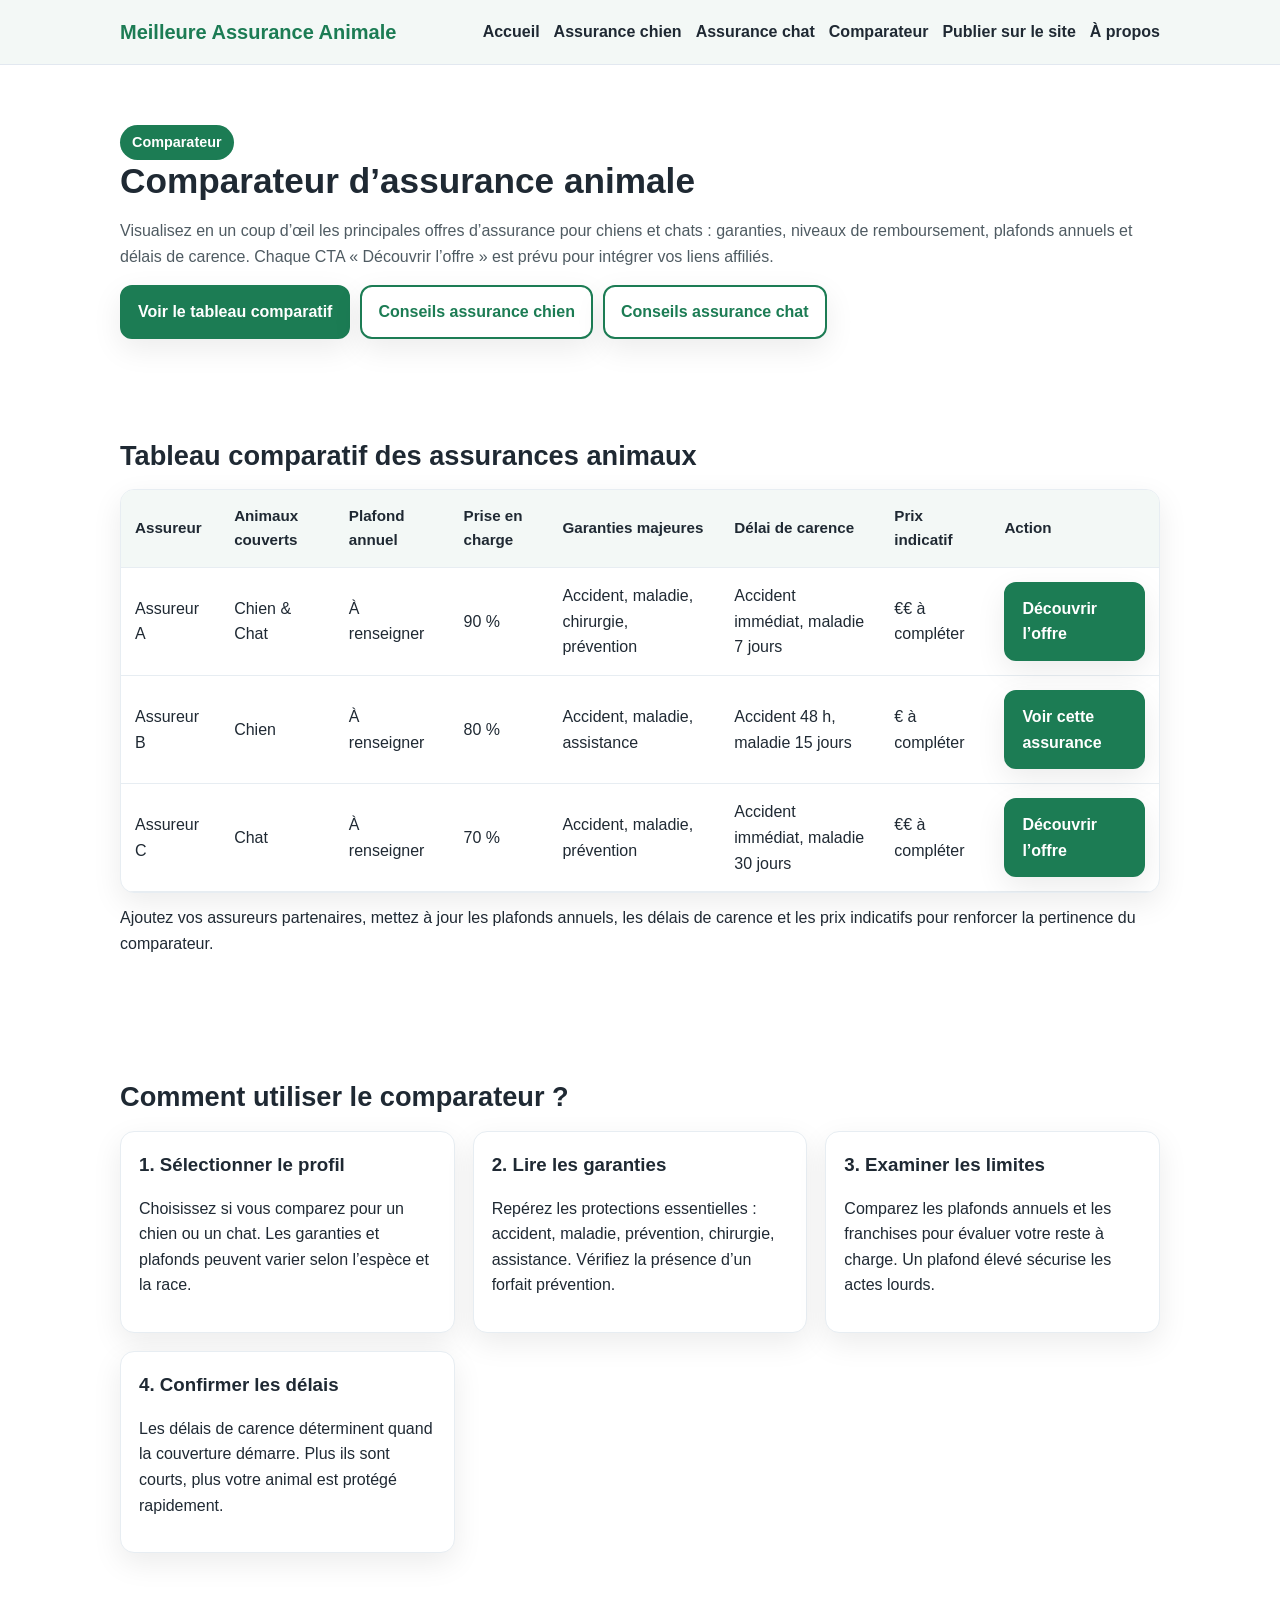
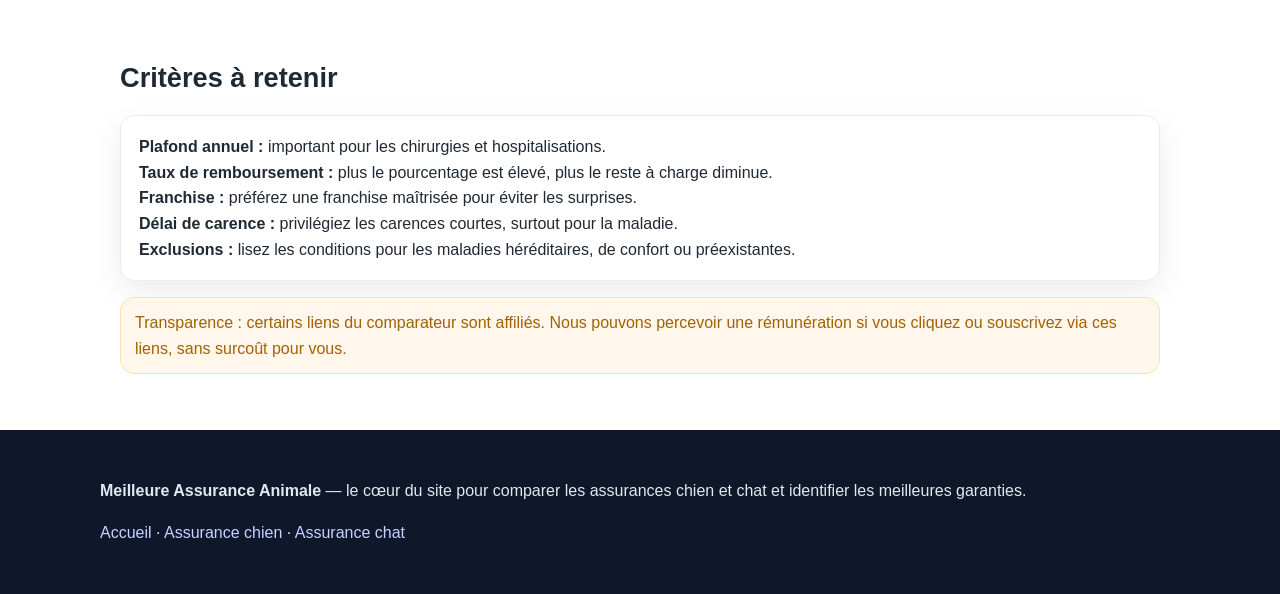
==== comparateur.html @ 949f6164 "Add French insurance comparator site content" ====
<!DOCTYPE html>
<html lang="fr">
<head>
  <meta charset="UTF-8">
  <meta name="viewport" content="width=device-width, initial-scale=1.0">
  <title>Comparateur d’assurance animale | Meilleure Assurance Animale</title>
  <meta name="description" content="Comparez les assurances chien et chat : plafonds annuels, pourcentage de remboursement, garanties accident/maladie, délais de carence et prix indicatifs.">
  <link rel="stylesheet" href="style.css">
</head>
<body>
<header>
  <div class="navbar">
    <a class="brand" href="/">Meilleure Assurance Animale</a>
    <nav>
      <ul>
        <li><a href="/">Accueil</a></li>
        <li><a href="assurance-chien.html">Assurance chien</a></li>
        <li><a href="assurance-chat.html">Assurance chat</a></li>
        <li><a href="comparateur.html">Comparateur</a></li>
        <li><a href="publier-sur-le-site.html">Publier sur le site</a></li>
        <li><a href="a-propos.html">À propos</a></li>
      </ul>
    </nav>
  </div>
</header>

<section class="hero">
  <div>
    <span class="badge">Comparateur</span>
    <h1>Comparateur d’assurance animale</h1>
    <p>Visualisez en un coup d’œil les principales offres d’assurance pour chiens et chats : garanties, niveaux de remboursement, plafonds annuels et délais de carence. Chaque CTA « Découvrir l’offre » est prévu pour intégrer vos liens affiliés.</p>
    <div style="display:flex;flex-wrap:wrap;gap:10px;margin-top:14px;">
      <a class="btn" href="#tableau">Voir le tableau comparatif</a>
      <a class="btn outline" href="assurance-chien.html">Conseils assurance chien</a>
      <a class="btn outline" href="assurance-chat.html">Conseils assurance chat</a>
    </div>
  </div>
</section>

<section class="section" id="tableau">
  <h2>Tableau comparatif des assurances animaux</h2>
  <div class="table-wrapper">
    <table>
      <thead>
        <tr>
          <th>Assureur</th>
          <th>Animaux couverts</th>
          <th>Plafond annuel</th>
          <th>Prise en charge</th>
          <th>Garanties majeures</th>
          <th>Délai de carence</th>
          <th>Prix indicatif</th>
          <th>Action</th>
        </tr>
      </thead>
      <tbody>
        <tr>
          <td>Assureur A</td>
          <td>Chien & Chat</td>
          <td>À renseigner</td>
          <td>90 %</td>
          <td>Accident, maladie, chirurgie, prévention</td>
          <td>Accident immédiat, maladie 7 jours</td>
          <td>€€ à compléter</td>
          <td><a class="btn" href="#">Découvrir l’offre</a></td>
        </tr>
        <tr>
          <td>Assureur B</td>
          <td>Chien</td>
          <td>À renseigner</td>
          <td>80 %</td>
          <td>Accident, maladie, assistance</td>
          <td>Accident 48 h, maladie 15 jours</td>
          <td>€ à compléter</td>
          <td><a class="btn" href="#">Voir cette assurance</a></td>
        </tr>
        <tr>
          <td>Assureur C</td>
          <td>Chat</td>
          <td>À renseigner</td>
          <td>70 %</td>
          <td>Accident, maladie, prévention</td>
          <td>Accident immédiat, maladie 30 jours</td>
          <td>€€ à compléter</td>
          <td><a class="btn" href="#">Découvrir l’offre</a></td>
        </tr>
      </tbody>
    </table>
  </div>
  <p style="margin-top:12px;">Ajoutez vos assureurs partenaires, mettez à jour les plafonds annuels, les délais de carence et les prix indicatifs pour renforcer la pertinence du comparateur.</p>
</section>

<section class="section">
  <h2>Comment utiliser le comparateur ?</h2>
  <div class="grid-two">
    <div class="card">
      <h3>1. Sélectionner le profil</h3>
      <p>Choisissez si vous comparez pour un chien ou un chat. Les garanties et plafonds peuvent varier selon l’espèce et la race.</p>
    </div>
    <div class="card">
      <h3>2. Lire les garanties</h3>
      <p>Repérez les protections essentielles : accident, maladie, prévention, chirurgie, assistance. Vérifiez la présence d’un forfait prévention.</p>
    </div>
    <div class="card">
      <h3>3. Examiner les limites</h3>
      <p>Comparez les plafonds annuels et les franchises pour évaluer votre reste à charge. Un plafond élevé sécurise les actes lourds.</p>
    </div>
    <div class="card">
      <h3>4. Confirmer les délais</h3>
      <p>Les délais de carence déterminent quand la couverture démarre. Plus ils sont courts, plus votre animal est protégé rapidement.</p>
    </div>
  </div>
</section>

<section class="section">
  <h2>Critères à retenir</h2>
  <ul class="card" style="list-style: none; padding-left: 18px;">
    <li><strong>Plafond annuel :</strong> important pour les chirurgies et hospitalisations.</li>
    <li><strong>Taux de remboursement :</strong> plus le pourcentage est élevé, plus le reste à charge diminue.</li>
    <li><strong>Franchise :</strong> préférez une franchise maîtrisée pour éviter les surprises.</li>
    <li><strong>Délai de carence :</strong> privilégiez les carences courtes, surtout pour la maladie.</li>
    <li><strong>Exclusions :</strong> lisez les conditions pour les maladies héréditaires, de confort ou préexistantes.</li>
  </ul>
  <p class="notice">Transparence : certains liens du comparateur sont affiliés. Nous pouvons percevoir une rémunération si vous cliquez ou souscrivez via ces liens, sans surcoût pour vous.</p>
</section>

<footer class="footer">
  <div class="section" style="padding:0;max-width:var(--max-width);">
    <p><strong>Meilleure Assurance Animale</strong> — le cœur du site pour comparer les assurances chien et chat et identifier les meilleures garanties.</p>
    <p><a href="/">Accueil</a> · <a href="assurance-chien.html">Assurance chien</a> · <a href="assurance-chat.html">Assurance chat</a></p>
  </div>
</footer>
</body>
</html>
---- style.css ----
:root {
  --primary: #1c7c54;
  --secondary: #f3f8f6;
  --accent: #ffb347;
  --text: #1f2933;
  --muted: #4f5b62;
  --bg: #ffffff;
  --shadow: 0 10px 30px rgba(0, 0, 0, 0.08);
  --radius: 14px;
  --max-width: 1080px;
}

* {
  box-sizing: border-box;
}

body {
  margin: 0;
  font-family: 'Segoe UI', 'Helvetica Neue', Arial, sans-serif;
  color: var(--text);
  background: var(--bg);
  line-height: 1.6;
}

a {
  color: var(--primary);
  text-decoration: none;
}

a:hover {
  text-decoration: underline;
}

header {
  background: var(--secondary);
  border-bottom: 1px solid #e2e8f0;
}

.navbar {
  max-width: var(--max-width);
  margin: 0 auto;
  padding: 16px 20px;
  display: flex;
  align-items: center;
  justify-content: space-between;
}

.brand {
  font-weight: 800;
  font-size: 1.25rem;
  color: var(--primary);
}

nav ul {
  list-style: none;
  margin: 0;
  padding: 0;
  display: flex;
  gap: 14px;
}

nav a {
  font-weight: 600;
  color: var(--text);
}

.hero {
  max-width: var(--max-width);
  margin: 0 auto;
  padding: 60px 20px 32px;
  display: grid;
  grid-template-columns: repeat(auto-fit, minmax(280px, 1fr));
  gap: 24px;
  align-items: center;
}

.hero h1 {
  margin: 0 0 12px;
  font-size: 2.2rem;
  line-height: 1.2;
  text-align: left;
}

.hero p {
  color: var(--muted);
}

.badge {
  display: inline-flex;
  align-items: center;
  gap: 8px;
  background: var(--primary);
  color: #fff;
  padding: 6px 12px;
  border-radius: 999px;
  font-weight: 600;
  font-size: 0.9rem;
}

.btn {
  display: inline-flex;
  align-items: center;
  justify-content: center;
  gap: 8px;
  padding: 12px 16px;
  border-radius: 12px;
  border: 2px solid var(--primary);
  background: var(--primary);
  color: #fff;
  font-weight: 700;
  text-decoration: none;
  box-shadow: var(--shadow);
  transition: transform 0.15s ease, box-shadow 0.15s ease;
}

.btn.outline {
  background: #fff;
  color: var(--primary);
}

.btn:hover {
  transform: translateY(-1px);
  text-decoration: none;
  box-shadow: 0 14px 36px rgba(28, 124, 84, 0.18);
}

.section {
  max-width: var(--max-width);
  margin: 0 auto;
  padding: 40px 20px;
}

.section h2 {
  margin-bottom: 12px;
  font-size: 1.7rem;
}

.cards {
  display: grid;
  grid-template-columns: repeat(auto-fit, minmax(240px, 1fr));
  gap: 16px;
}

.card {
  background: #fff;
  border-radius: var(--radius);
  padding: 18px;
  box-shadow: var(--shadow);
  border: 1px solid #e7edf2;
}

.card h3 {
  margin-top: 0;
  margin-bottom: 8px;
}

.grid-two {
  display: grid;
  grid-template-columns: repeat(auto-fit, minmax(300px, 1fr));
  gap: 18px;
}

.table-wrapper {
  overflow: auto;
  border-radius: var(--radius);
  box-shadow: var(--shadow);
  border: 1px solid #e7edf2;
  background: #fff;
}

table {
  width: 100%;
  border-collapse: collapse;
  min-width: 720px;
}

table th, table td {
  padding: 14px;
  text-align: left;
  border-bottom: 1px solid #e7edf2;
}

table th {
  background: var(--secondary);
  font-size: 0.95rem;
}

.notice {
  background: #fff7ec;
  border: 1px solid #ffe0b3;
  padding: 12px 14px;
  border-radius: var(--radius);
  color: #a36100;
}

.faq-item {
  margin-bottom: 14px;
  padding: 12px 14px;
  border: 1px solid #e7edf2;
  border-radius: var(--radius);
  background: #fff;
}

.footer {
  background: #0f172a;
  color: #e2e8f0;
  padding: 32px 20px;
}

.footer a {
  color: #c7d2fe;
}

.meta {
  display: none;
}

@media (max-width: 720px) {
  .hero h1 {
    font-size: 1.8rem;
  }
  nav ul {
    flex-wrap: wrap;
  }
  .btn {
    width: 100%;
  }
}
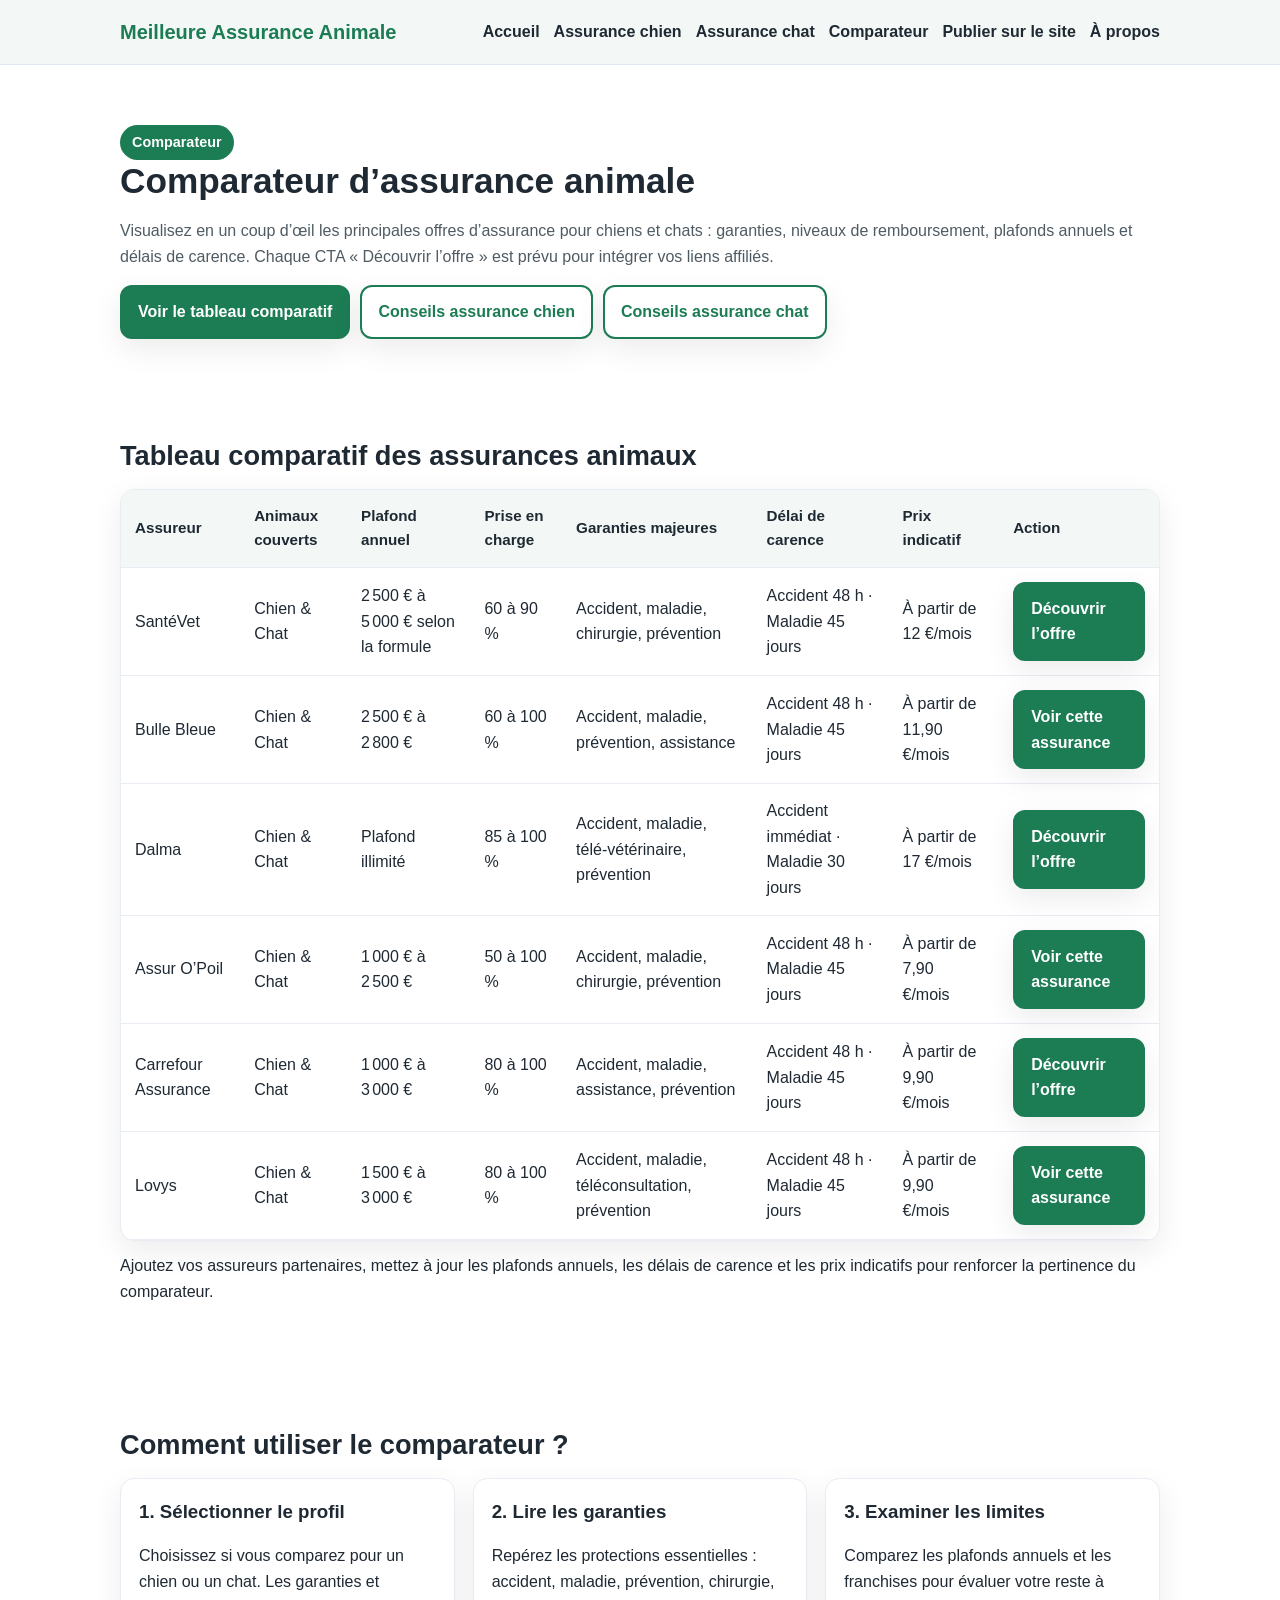
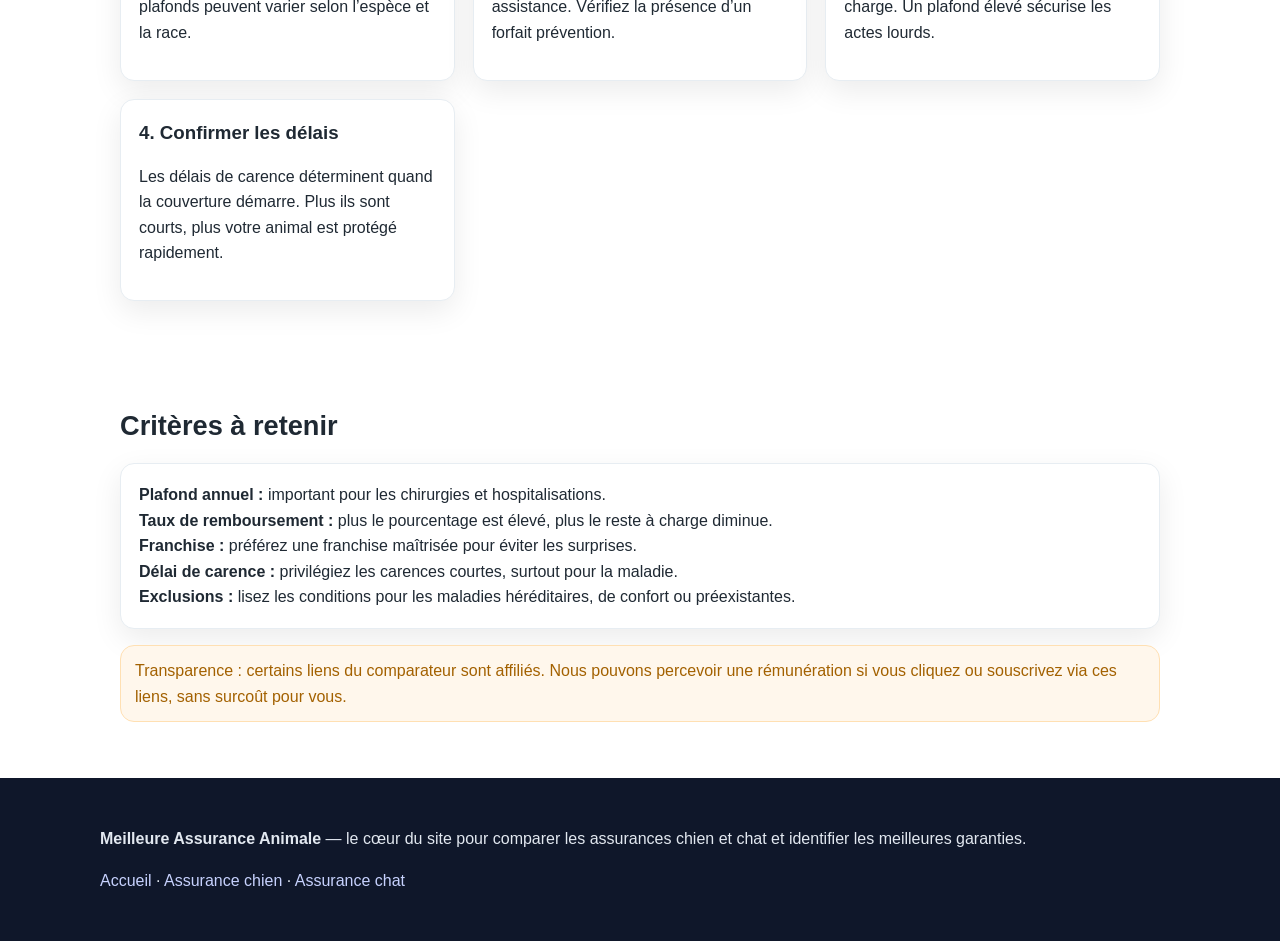
==== commit f7ee4912: "Update comparateur data" ====
--- a/comparateur.html
+++ b/comparateur.html
@@ -55,34 +55,64 @@
       </thead>
       <tbody>
         <tr>
-          <td>Assureur A</td>
+          <td>SantéVet</td>
           <td>Chien & Chat</td>
-          <td>À renseigner</td>
-          <td>90 %</td>
+          <td>2 500 € à 5 000 € selon la formule</td>
+          <td>60 à 90 %</td>
           <td>Accident, maladie, chirurgie, prévention</td>
-          <td>Accident immédiat, maladie 7 jours</td>
-          <td>€€ à compléter</td>
+          <td>Accident 48 h · Maladie 45 jours</td>
+          <td>À partir de 12 €/mois</td>
           <td><a class="btn" href="#">Découvrir l’offre</a></td>
         </tr>
         <tr>
-          <td>Assureur B</td>
-          <td>Chien</td>
-          <td>À renseigner</td>
-          <td>80 %</td>
-          <td>Accident, maladie, assistance</td>
-          <td>Accident 48 h, maladie 15 jours</td>
-          <td>€ à compléter</td>
+          <td>Bulle Bleue</td>
+          <td>Chien & Chat</td>
+          <td>2 500 € à 2 800 €</td>
+          <td>60 à 100 %</td>
+          <td>Accident, maladie, prévention, assistance</td>
+          <td>Accident 48 h · Maladie 45 jours</td>
+          <td>À partir de 11,90 €/mois</td>
           <td><a class="btn" href="#">Voir cette assurance</a></td>
         </tr>
         <tr>
-          <td>Assureur C</td>
-          <td>Chat</td>
-          <td>À renseigner</td>
-          <td>70 %</td>
-          <td>Accident, maladie, prévention</td>
-          <td>Accident immédiat, maladie 30 jours</td>
-          <td>€€ à compléter</td>
+          <td>Dalma</td>
+          <td>Chien & Chat</td>
+          <td>Plafond illimité</td>
+          <td>85 à 100 %</td>
+          <td>Accident, maladie, télé-vétérinaire, prévention</td>
+          <td>Accident immédiat · Maladie 30 jours</td>
+          <td>À partir de 17 €/mois</td>
           <td><a class="btn" href="#">Découvrir l’offre</a></td>
+        </tr>
+        <tr>
+          <td>Assur O’Poil</td>
+          <td>Chien & Chat</td>
+          <td>1 000 € à 2 500 €</td>
+          <td>50 à 100 %</td>
+          <td>Accident, maladie, chirurgie, prévention</td>
+          <td>Accident 48 h · Maladie 45 jours</td>
+          <td>À partir de 7,90 €/mois</td>
+          <td><a class="btn" href="#">Voir cette assurance</a></td>
+        </tr>
+        <tr>
+          <td>Carrefour Assurance</td>
+          <td>Chien & Chat</td>
+          <td>1 000 € à 3 000 €</td>
+          <td>80 à 100 %</td>
+          <td>Accident, maladie, assistance, prévention</td>
+          <td>Accident 48 h · Maladie 45 jours</td>
+          <td>À partir de 9,90 €/mois</td>
+          <td><a class="btn" href="#">Découvrir l’offre</a></td>
+        </tr>
+        <tr>
+          <td>Lovys</td>
+          <td>Chien & Chat</td>
+          <td>1 500 € à 3 000 €</td>
+          <td>80 à 100 %</td>
+          <td>Accident, maladie, téléconsultation, prévention</td>
+          <td>Accident 48 h · Maladie 45 jours</td>
+          <td>À partir de 9,90 €/mois</td>
+          <td><a class="btn" href="#">Voir cette assurance</a></td>
         </tr>
       </tbody>
     </table>
